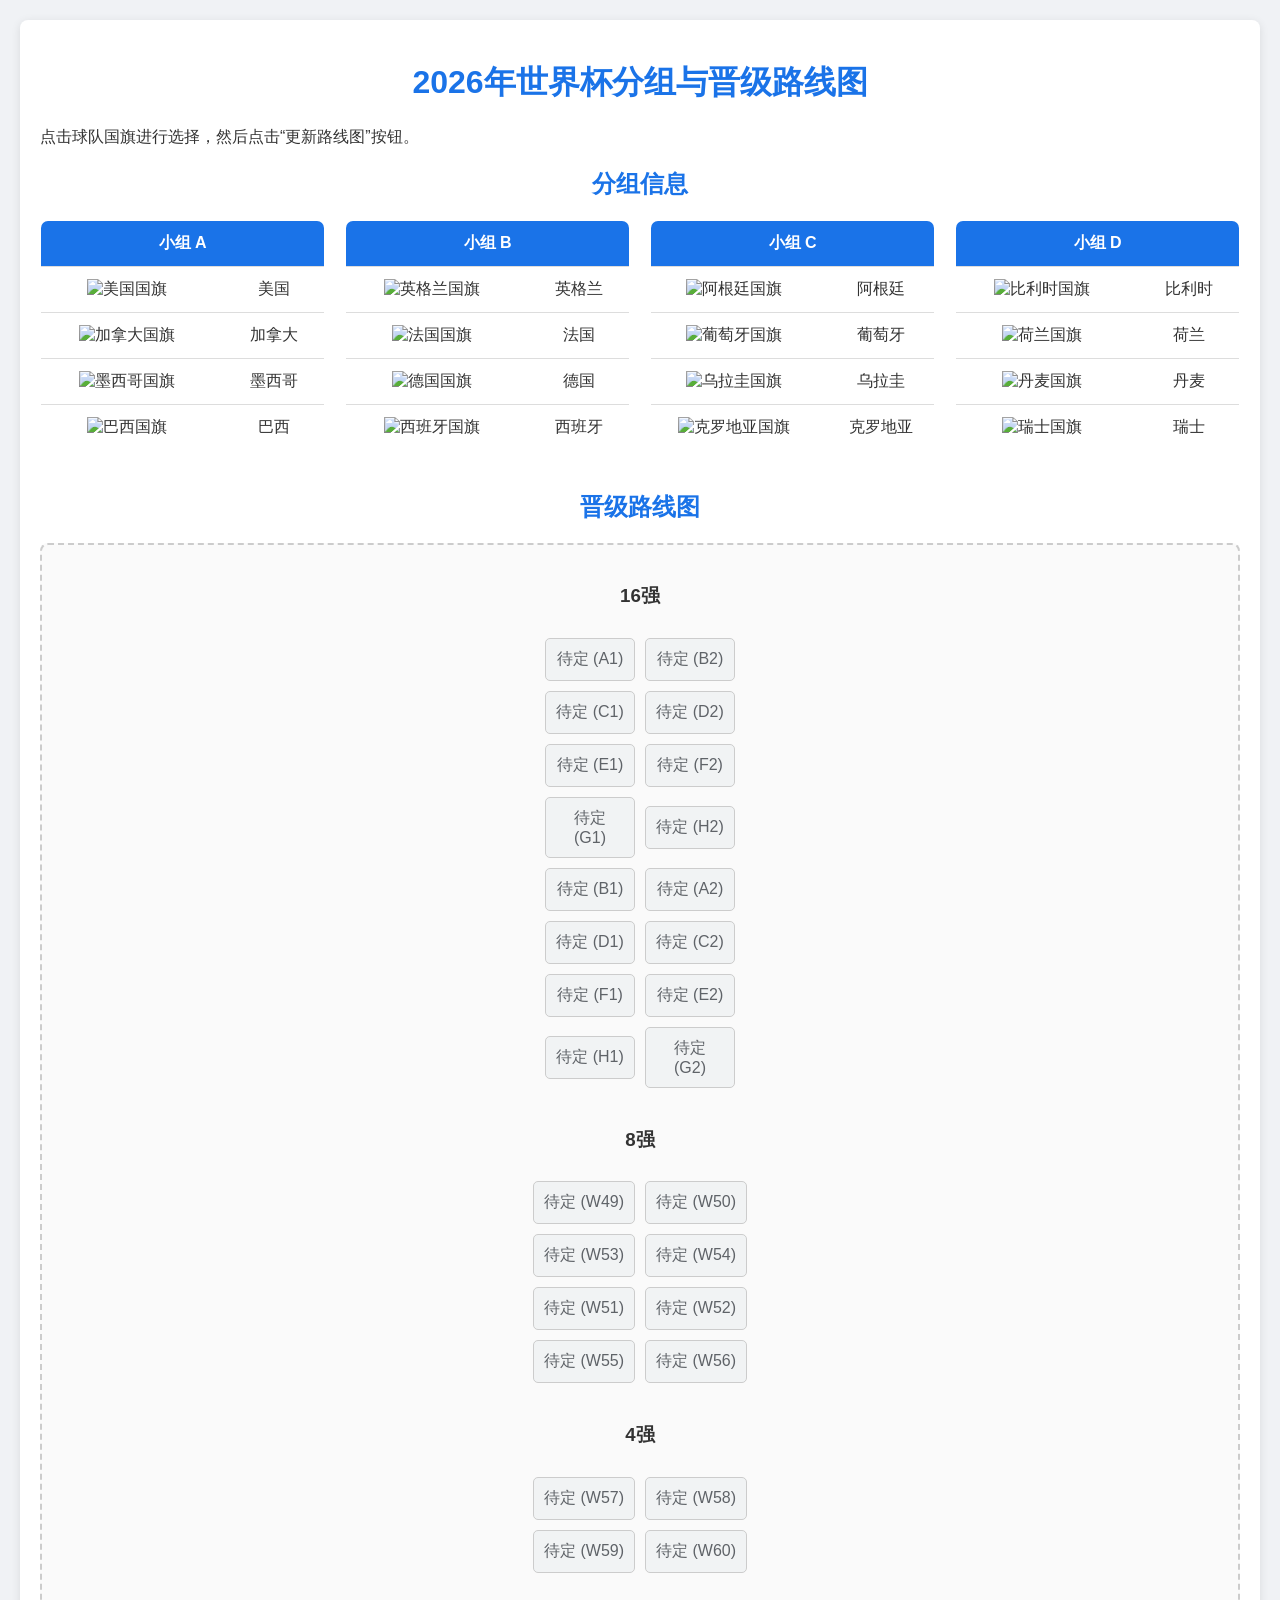
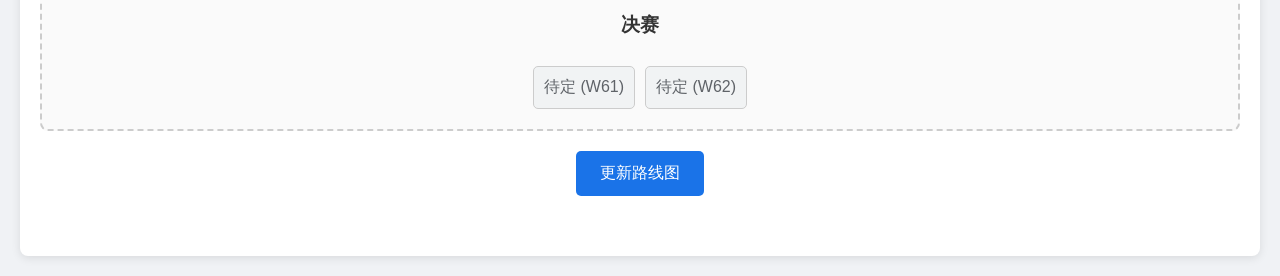
==== index.html @ 95a744f3 "Add files via upload" ====
<!DOCTYPE html>
<html lang="zh-CN">
<head>
    <meta charset="UTF-8">
    <meta name="viewport" content="width=device-width, initial-scale=1.0">
    <title>2026世界杯分组与晋级路线图</title>
    <link rel="stylesheet" href="style.css">
</head>
<body>

    <div class="container">
        <h1>2026年世界杯分组与晋级路线图</h1>
        <p>点击球队国旗进行选择，然后点击“更新路线图”按钮。</p>

        <!-- 分组信息区域 -->
        <div id="groups-section">
            <h2>分组信息</h2>
            <div id="groups-container">
                <!-- 分组表格将由 JavaScript 动态生成 -->
            </div>
        </div>

        <!-- 晋级路线图区域 -->
        <div id="bracket-section">
            <h2>晋级路线图</h2>
            <div id="bracket-container">
                <!-- 路线图将由 JavaScript 动态生成 -->
            </div>
            <button id="update-bracket-btn">更新路线图</button>
        </div>
    </div>

    <script src="script.js"></script>
</body>
</html>
---- style.css ----
/* style.css */
body {
    font-family: -apple-system, BlinkMacSystemFont, "Segoe UI", Roboto, "Helvetica Neue", Arial, sans-serif;
    background-color: #f0f2f5;
    color: #333;
    margin: 0;
    padding: 20px;
}

.container {
    max-width: 1200px;
    margin: 0 auto;
    background-color: #fff;
    padding: 20px;
    border-radius: 8px;
    box-shadow: 0 2px 10px rgba(0, 0, 0, 0.1);
}

h1, h2 {
    text-align: center;
    color: #1a73e8;
}

#groups-section, #bracket-section {
    margin-bottom: 40px;
}

#groups-container {
    display: grid;
    grid-template-columns: repeat(auto-fit, minmax(250px, 1fr));
    gap: 20px;
}

.group-table {
    width: 100%;
    border-collapse: collapse;
    border: 1px solid #ddd;
    border-radius: 8px;
    overflow: hidden;
}

.group-table th, .group-table td {
    padding: 12px;
    text-align: center;
    border-bottom: 1px solid #ddd;
}

.group-table th {
    background-color: #1a73e8;
    color: white;
    font-weight: bold;
}

.team-row {
    cursor: pointer;
    transition: background-color 0.2s;
}

.team-row:hover {
    background-color: #e8f0fe;
}

.team-row.selected {
    background-color: #d2e3fc;
    font-weight: bold;
}

.team-flag {
    width: 30px;
    height: 20px;
    vertical-align: middle;
    margin-right: 10px;
}

/* 路线图样式 */
#bracket-container {
    display: flex;
    flex-direction: column;
    align-items: center;
    gap: 20px;
    padding: 20px;
    border: 2px dashed #ccc;
    border-radius: 8px;
    background-color: #fafafa;
}

.bracket-stage {
    display: flex;
    flex-direction: column;
    align-items: center;
    gap: 10px;
}

.bracket-match {
    display: flex;
    align-items: center;
    gap: 10px;
    width: 100%;
    max-width: 300px;
}

.bracket-team {
    flex: 1;
    padding: 10px;
    border: 1px solid #ccc;
    border-radius: 5px;
    text-align: center;
    background-color: #fff;
    transition: all 0.2s;
}

.bracket-team .flag {
    width: 24px;
    height: 16px;
    vertical-align: middle;
    margin-right: 8px;
}

.bracket-team .name {
    font-weight: bold;
}

.bracket-team.empty {
    background-color: #f1f3f4;
    color: #5f6368;
}

#update-bracket-btn {
    display: block;
    margin: 20px auto 0;
    padding: 12px 24px;
    font-size: 16px;
    color: white;
    background-color: #1a73e8;
    border: none;
    border-radius: 5px;
    cursor: pointer;
    transition: background-color 0.2s;
}

#update-bracket-btn:hover {
    background-color: #1557b0;
}
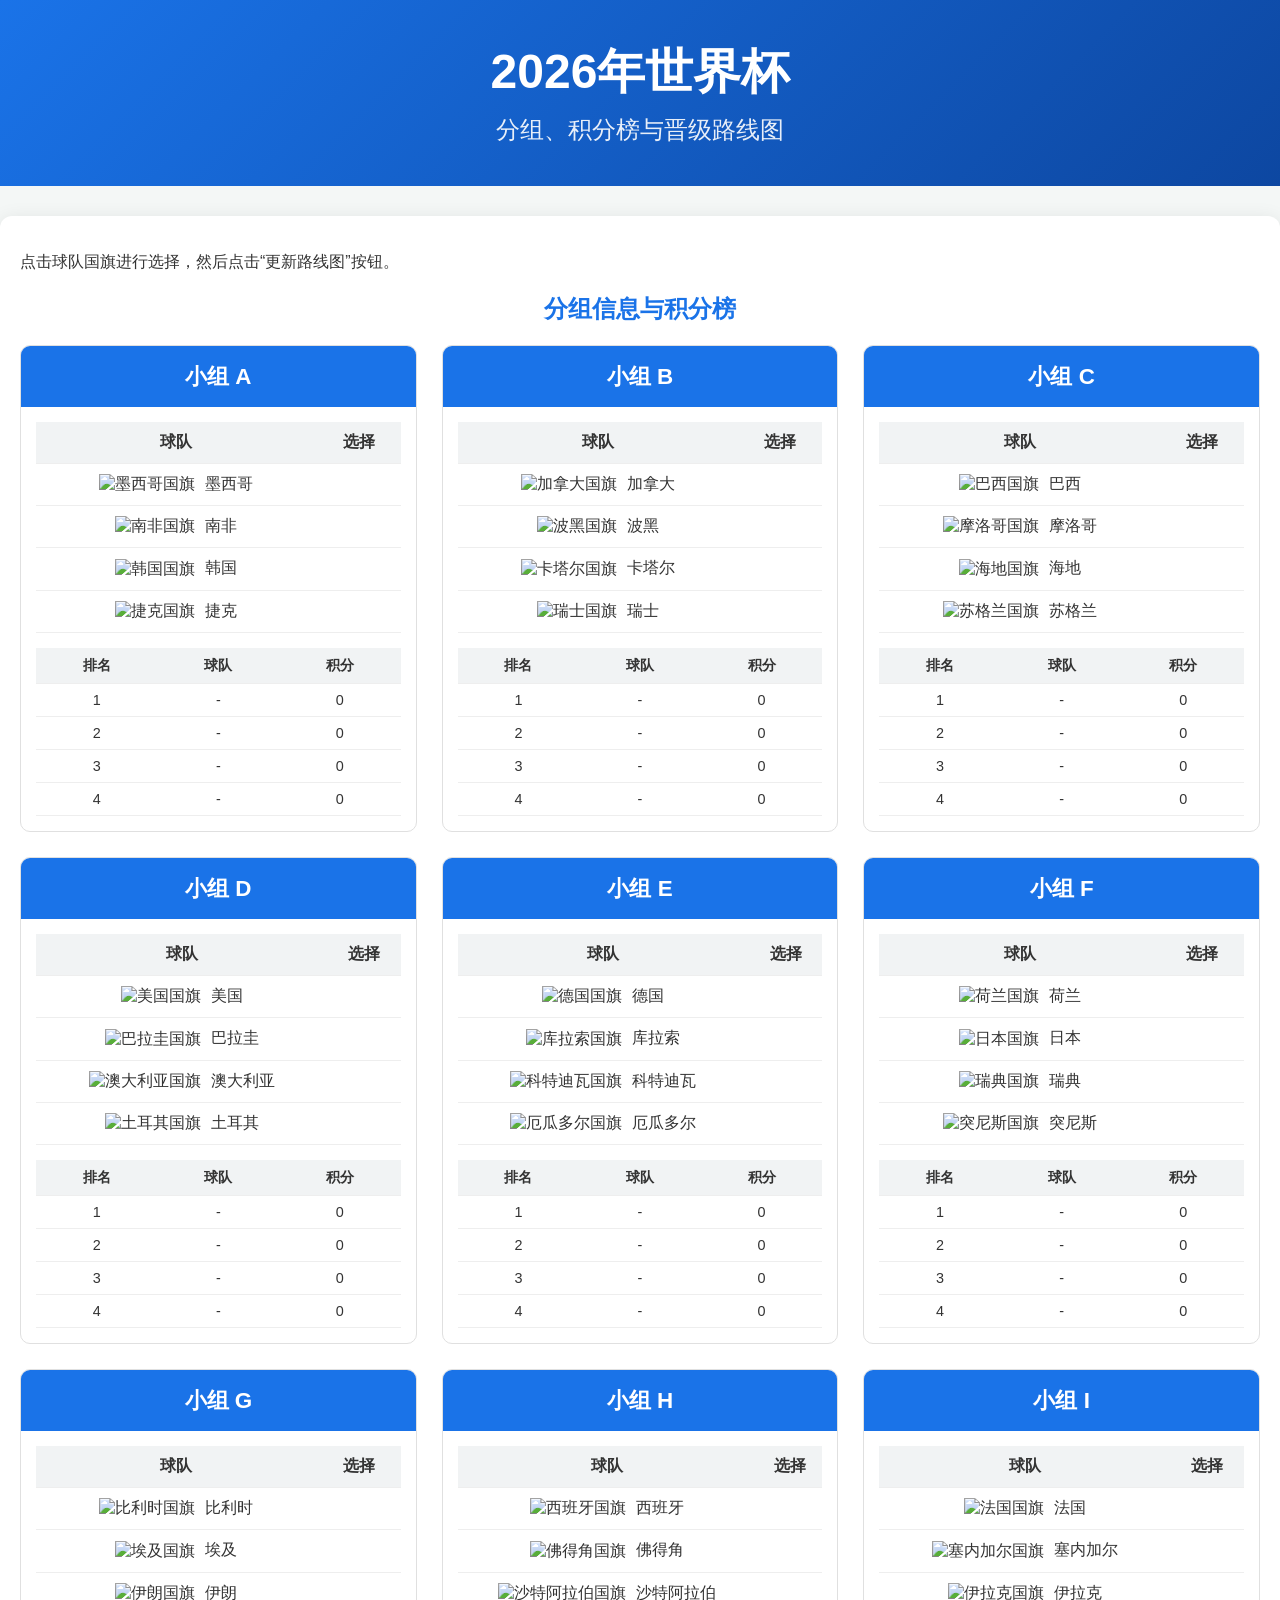
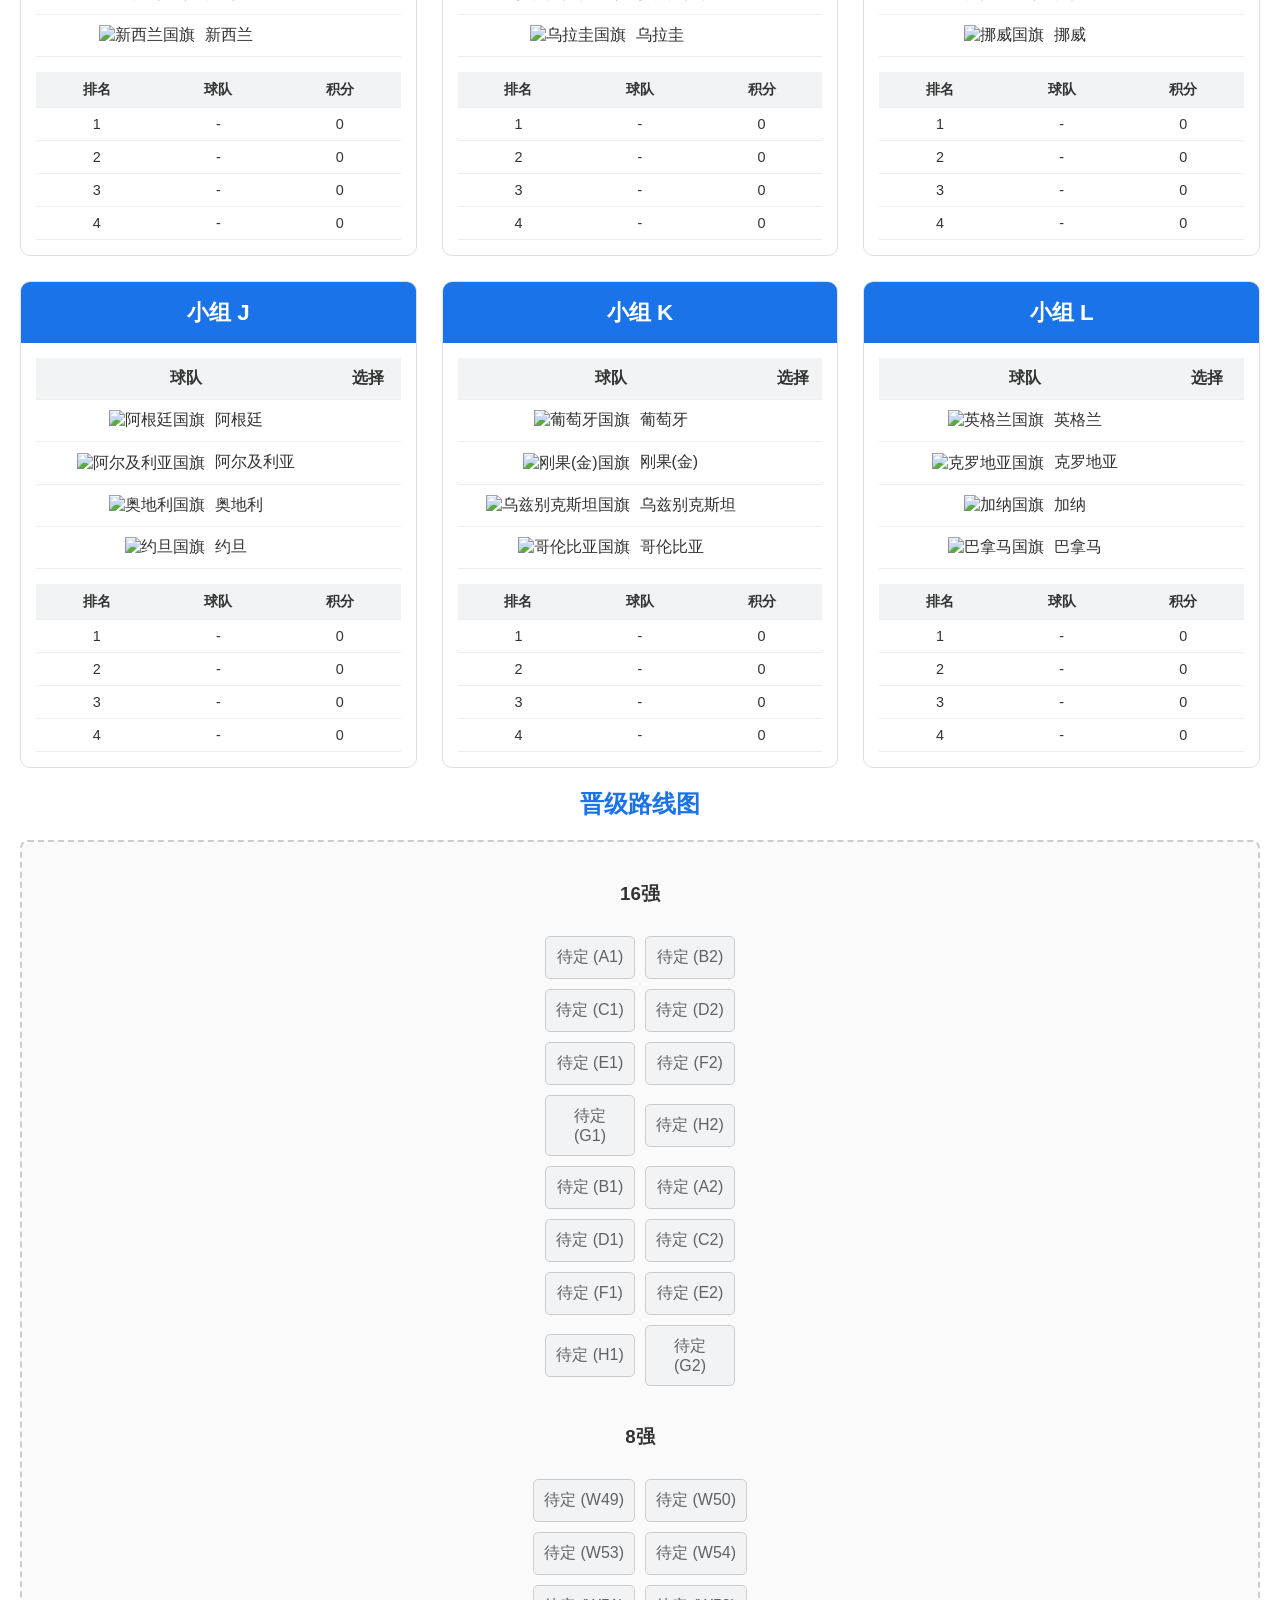
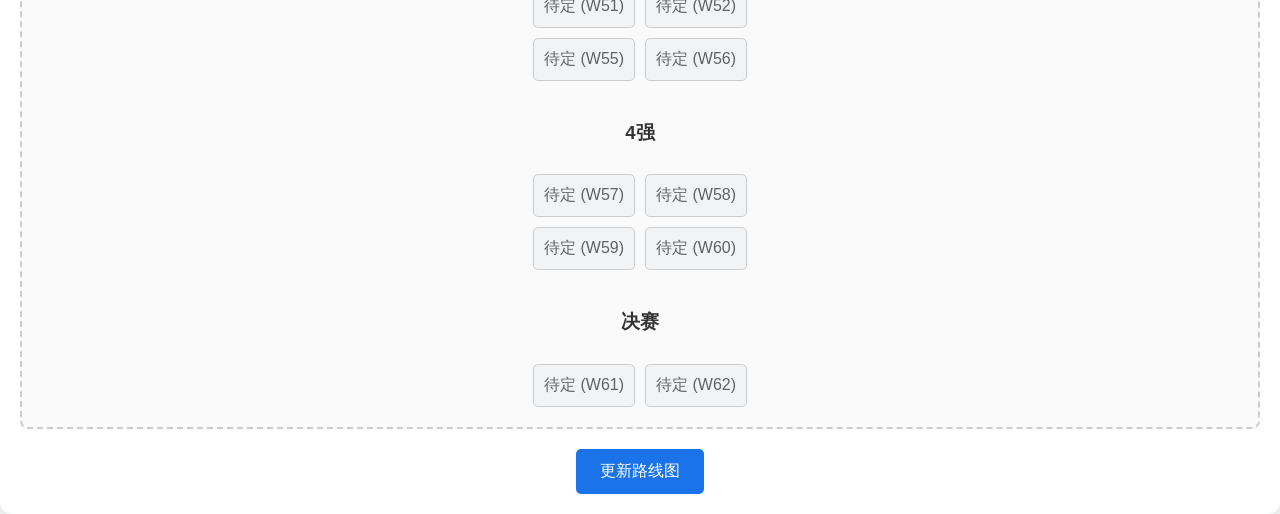
==== commit 9ea6a791: "Add files via upload" ====
--- a/index.html
+++ b/index.html
@@ -3,20 +3,24 @@
 <head>
     <meta charset="UTF-8">
     <meta name="viewport" content="width=device-width, initial-scale=1.0">
-    <title>2026世界杯分组与晋级路线图</title>
+    <title>2026世界杯分组、积分榜与晋级路线图</title>
     <link rel="stylesheet" href="style.css">
 </head>
 <body>
 
+    <header class="page-header">
+        <h1>2026年世界杯</h1>
+        <p>分组、积分榜与晋级路线图</p>
+    </header>
+
     <div class="container">
-        <h1>2026年世界杯分组与晋级路线图</h1>
         <p>点击球队国旗进行选择，然后点击“更新路线图”按钮。</p>
 
         <!-- 分组信息区域 -->
         <div id="groups-section">
-            <h2>分组信息</h2>
+            <h2>分组信息与积分榜</h2>
             <div id="groups-container">
-                <!-- 分组表格将由 JavaScript 动态生成 -->
+                <!-- 分组表格和积分榜将由 JavaScript 动态生成 -->
             </div>
         </div>
 
--- a/style.css
+++ b/style.css
@@ -1,53 +1,93 @@
 /* style.css */
 body {
     font-family: -apple-system, BlinkMacSystemFont, "Segoe UI", Roboto, "Helvetica Neue", Arial, sans-serif;
-    background-color: #f0f2f5;
+    background-color: #f4f7f6;
     color: #333;
     margin: 0;
+    padding: 0;
+}
+
+.page-header {
+    background: linear-gradient(135deg, #1a73e8, #0d47a1);
+    color: white;
+    text-align: center;
+    padding: 40px 20px;
+    margin-bottom: 30px;
+}
+
+.page-header h1 {
+    font-size: 3em;
+    margin: 0;
+    font-weight: 700;
+}
+
+.page-header p {
+    font-size: 1.5em;
+    margin: 10px 0 0;
+    opacity: 0.9;
+}
+
+.container {
+    max-width: 1400px;
+    margin: 0 auto;
     padding: 20px;
-}
-
-.container {
-    max-width: 1200px;
-    margin: 0 auto;
     background-color: #fff;
-    padding: 20px;
-    border-radius: 8px;
-    box-shadow: 0 2px 10px rgba(0, 0, 0, 0.1);
-}
-
-h1, h2 {
+    border-radius: 12px;
+    box-shadow: 0 4px 20px rgba(0, 0, 0, 0.1);
+}
+
+h2 {
     text-align: center;
     color: #1a73e8;
-}
-
-#groups-section, #bracket-section {
-    margin-bottom: 40px;
+    margin-bottom: 20px;
 }
 
 #groups-container {
     display: grid;
-    grid-template-columns: repeat(auto-fit, minmax(250px, 1fr));
-    gap: 20px;
+    grid-template-columns: repeat(auto-fit, minmax(300px, 1fr));
+    gap: 25px;
+}
+
+.group-card {
+    border: 1px solid #e0e0e0;
+    border-radius: 10px;
+    overflow: hidden;
+    background-color: #fff;
+    transition: transform 0.3s, box-shadow 0.3s;
+}
+
+.group-card:hover {
+    transform: translateY(-5px);
+    box-shadow: 0 8px 25px rgba(0, 0, 0, 0.1);
+}
+
+.group-header {
+    background-color: #1a73e8;
+    color: white;
+    padding: 15px;
+    font-size: 1.4em;
+    font-weight: bold;
+    text-align: center;
+}
+
+.group-content {
+    padding: 15px;
 }
 
 .group-table {
     width: 100%;
     border-collapse: collapse;
-    border: 1px solid #ddd;
-    border-radius: 8px;
-    overflow: hidden;
+    margin-bottom: 15px;
 }
 
 .group-table th, .group-table td {
-    padding: 12px;
-    text-align: center;
-    border-bottom: 1px solid #ddd;
+    padding: 10px;
+    text-align: center;
+    border-bottom: 1px solid #eee;
 }
 
 .group-table th {
-    background-color: #1a73e8;
-    color: white;
+    background-color: #f1f3f4;
     font-weight: bold;
 }
 
@@ -71,6 +111,35 @@
     vertical-align: middle;
     margin-right: 10px;
 }
+
+/* 积分榜样式 */
+.standings-table {
+    width: 100%;
+    border-collapse: collapse;
+    font-size: 0.9em;
+}
+
+.standings-table th, .standings-table td {
+    padding: 8px;
+    text-align: center;
+    border-bottom: 1px solid #eee;
+}
+
+.standings-table th {
+    background-color: #f1f3f4;
+    font-weight: bold;
+}
+
+.standings-table .rank-1 {
+    background-color: #fff9c4; /* 金色 */
+}
+.standings-table .rank-2 {
+    background-color: #e0e0e0; /* 银色 */
+}
+.standings-table .rank-3 {
+    background-color: #bcaaa4; /* 铜色 */
+}
+
 
 /* 路线图样式 */
 #bracket-container {
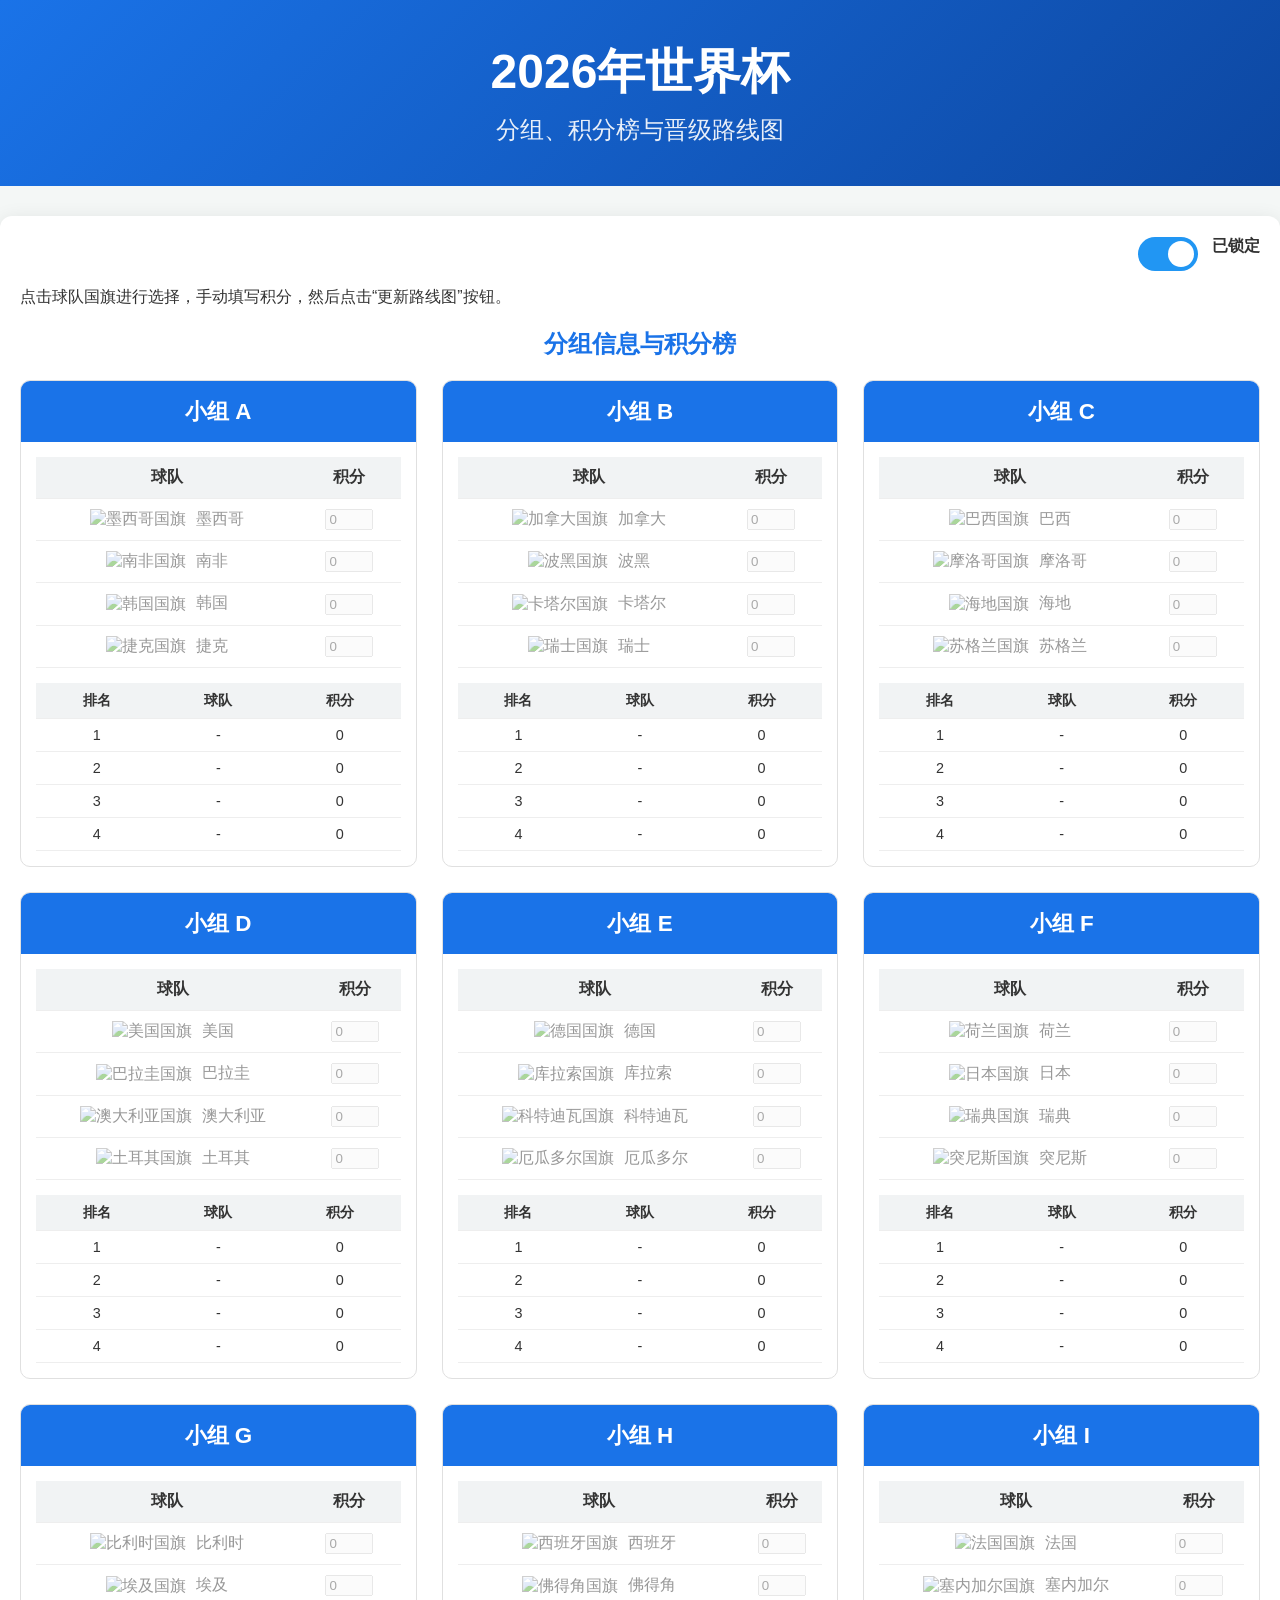
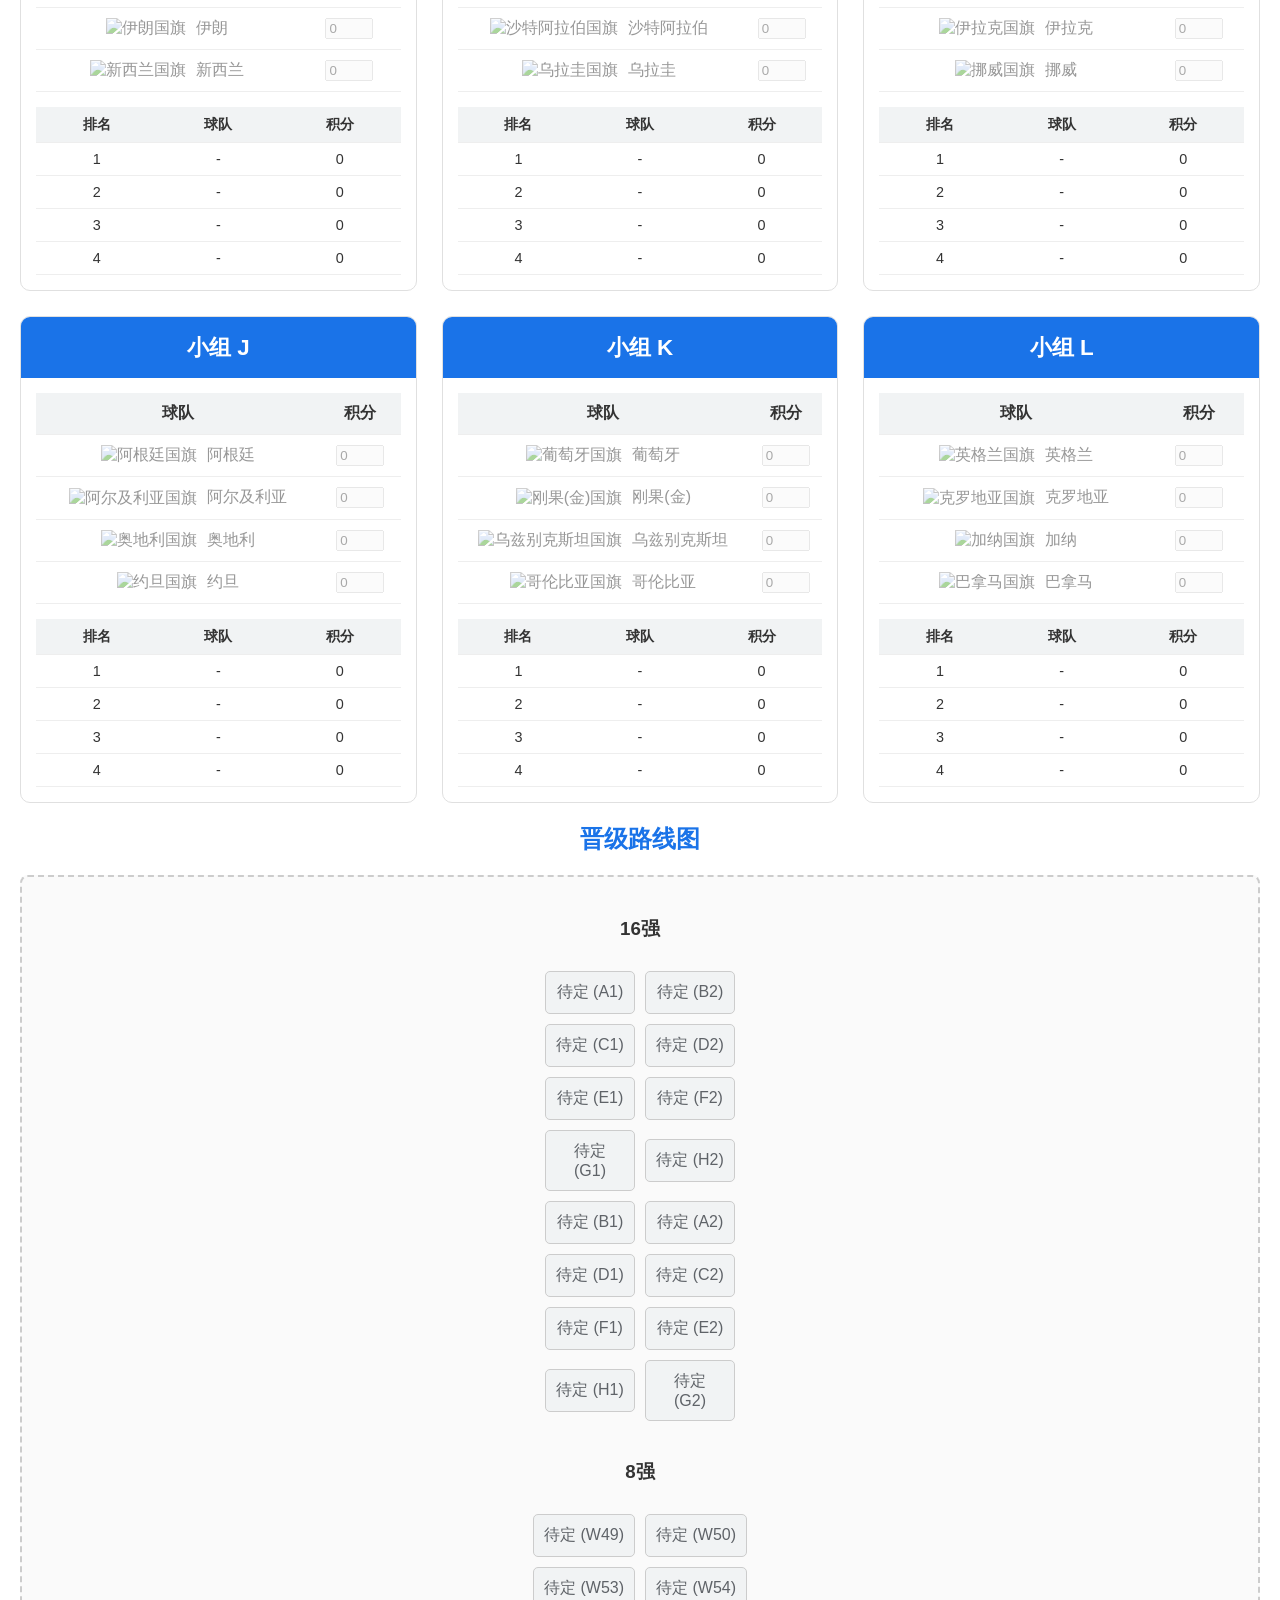
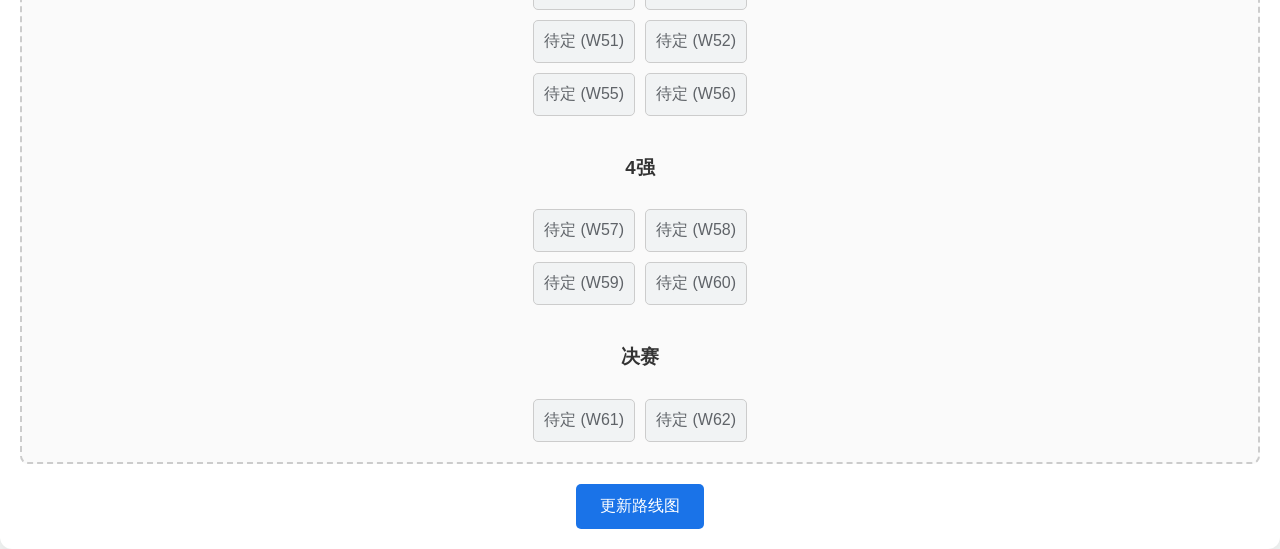
==== commit 2a839b4b: "Add files via upload" ====
--- a/index.html
+++ b/index.html
@@ -14,7 +14,14 @@
     </header>
 
     <div class="container">
-        <p>点击球队国旗进行选择，然后点击“更新路线图”按钮。</p>
+        <div class="controls">
+            <label class="switch">
+                <input type="checkbox" id="lock-switch">
+                <span class="slider"></span>
+            </label>
+            <span id="lock-status">已锁定</span>
+        </div>
+        <p>点击球队国旗进行选择，手动填写积分，然后点击“更新路线图”按钮。</p>
 
         <!-- 分组信息区域 -->
         <div id="groups-section">
--- a/style.css
+++ b/style.css
@@ -36,6 +36,62 @@
     box-shadow: 0 4px 20px rgba(0, 0, 0, 0.1);
 }
 
+.controls {
+    text-align: right;
+    margin-bottom: 15px;
+}
+
+#lock-status {
+    margin-left: 10px;
+    font-weight: bold;
+}
+
+/* Switch toggle for lock */
+.switch {
+    position: relative;
+    display: inline-block;
+    width: 60px;
+    height: 34px;
+}
+
+.switch input {
+    opacity: 0;
+    width: 0;
+    height: 0;
+}
+
+.slider {
+    position: absolute;
+    cursor: pointer;
+    top: 0;
+    left: 0;
+    right: 0;
+    bottom: 0;
+    background-color: #ccc;
+    transition: .4s;
+    border-radius: 34px;
+}
+
+.slider:before {
+    position: absolute;
+    content: "";
+    height: 26px;
+    width: 26px;
+    left: 4px;
+    bottom: 4px;
+    background-color: white;
+    transition: .4s;
+    border-radius: 50%;
+}
+
+input:checked + .slider {
+    background-color: #2196F3;
+}
+
+input:checked + .slider:before {
+    transform: translateX(26px);
+}
+
 h2 {
     text-align: center;
     color: #1a73e8;
@@ -110,6 +166,15 @@
     height: 20px;
     vertical-align: middle;
     margin-right: 10px;
+}
+
+积分输入框 {
+    width: 40px;
+    padding: 5px;
+    text-align: center;
+    border: 1px solid #ccc;
+    border-radius: 4px;
+    margin-left: 10px;
 }
 
 /* 积分榜样式 */
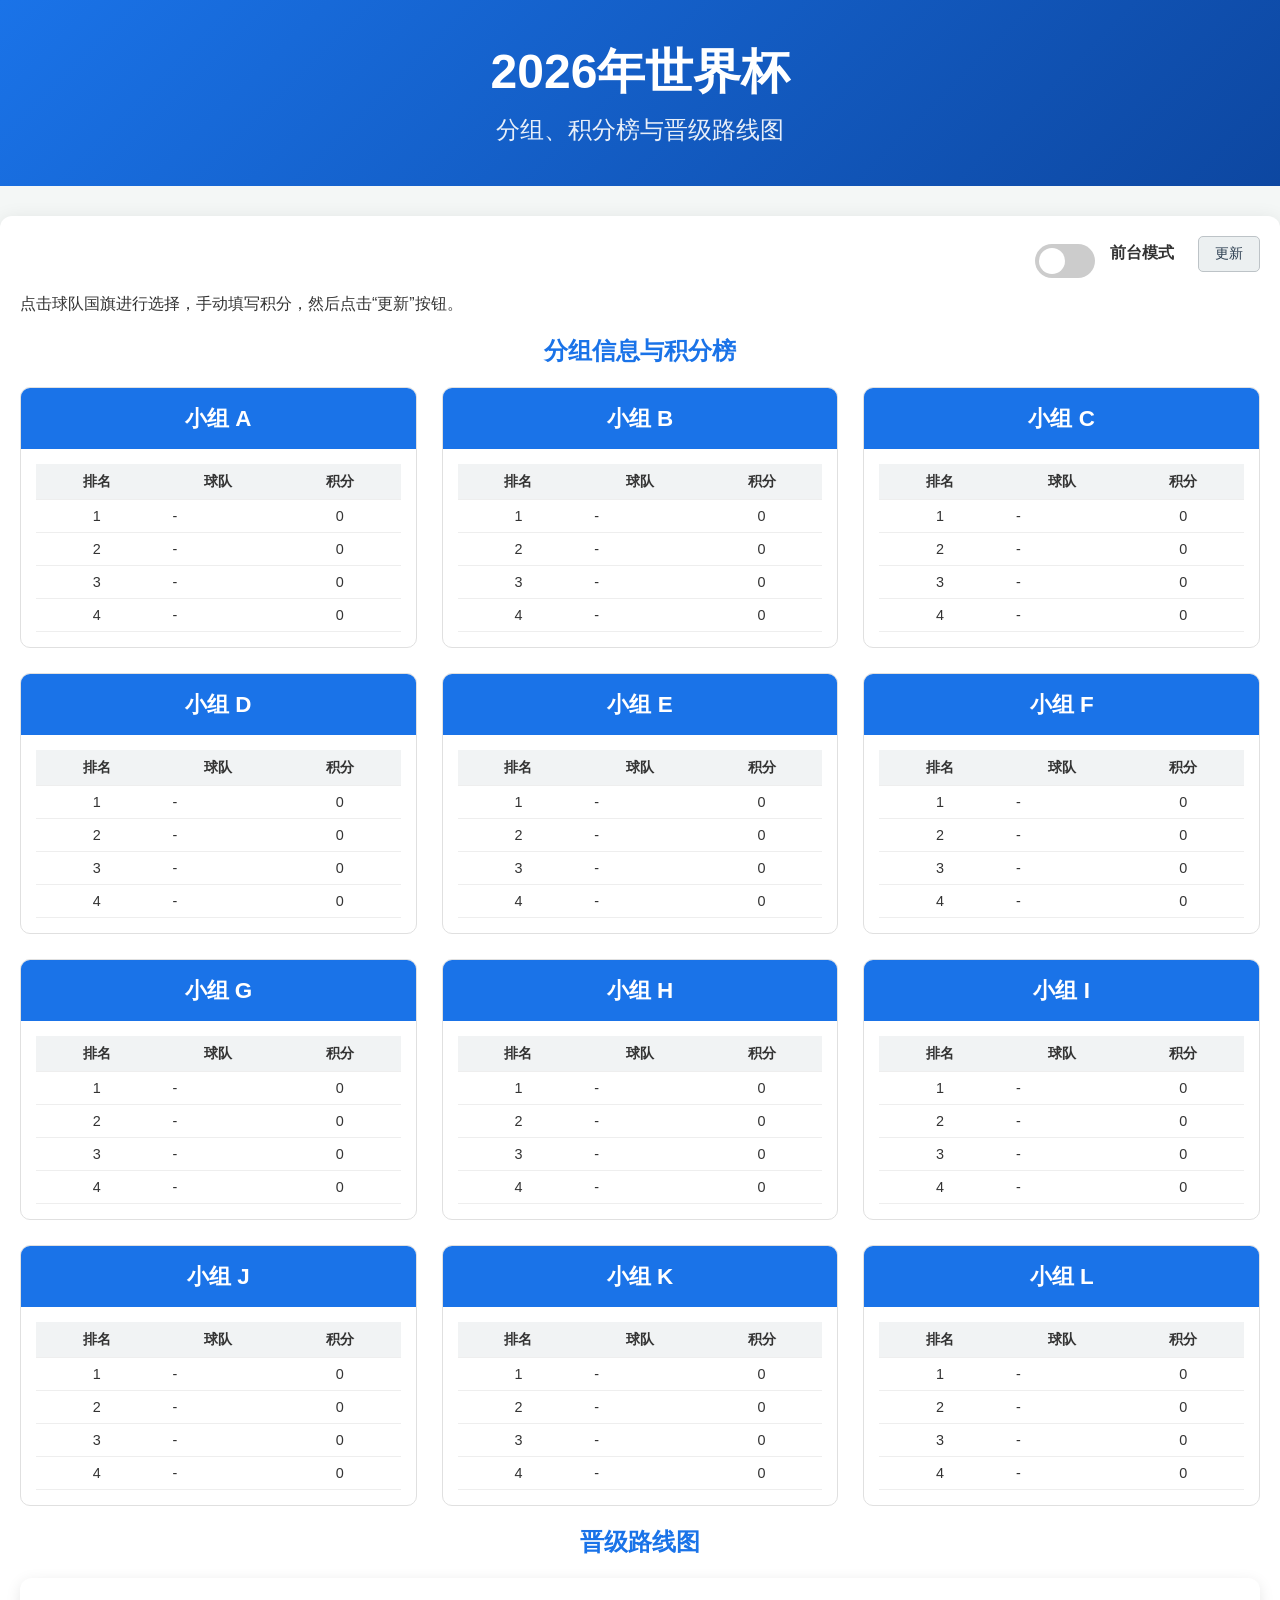
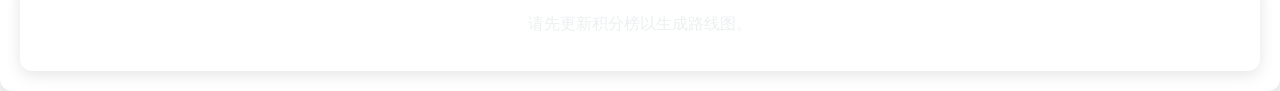
==== commit 1b3cb964: "Add files via upload" ====
--- a/index.html
+++ b/index.html
@@ -3,7 +3,7 @@
 <head>
     <meta charset="UTF-8">
     <meta name="viewport" content="width=device-width, initial-scale=1.0">
-    <title>2026世界杯分组、积分榜与晋级路线图</title>
+    <title>2026年世界杯分组、积分榜与晋级路线图</title>
     <link rel="stylesheet" href="style.css">
 </head>
 <body>
@@ -16,12 +16,13 @@
     <div class="container">
         <div class="controls">
             <label class="switch">
-                <input type="checkbox" id="lock-switch">
+                <input type="checkbox" id="backend-switch">
                 <span class="slider"></span>
             </label>
-            <span id="lock-status">已锁定</span>
+            <span id="backend-status">前台模式</span>
+            <button id="update-bracket-btn">更新</button>
         </div>
-        <p>点击球队国旗进行选择，手动填写积分，然后点击“更新路线图”按钮。</p>
+        <p>点击球队国旗进行选择，手动填写积分，然后点击“更新”按钮。</p>
 
         <!-- 分组信息区域 -->
         <div id="groups-section">
@@ -32,13 +33,18 @@
         </div>
 
         <!-- 晋级路线图区域 -->
-        <div id="bracket-section">
-            <h2>晋级路线图</h2>
-            <div id="bracket-container">
-                <!-- 路线图将由 JavaScript 动态生成 -->
-            </div>
-            <button id="update-bracket-btn">更新路线图</button>
-        </div>
+        <!-- index.html -->
+<!-- ... (其他部分保持不变) ... -->
+
+<!-- 晋级路线图区域 -->
+<div id="bracket-section">
+    <h2>晋级路线图</h2>
+    <div id="bracket-container">
+        <!-- 路线图将由 JavaScript 动态生成 -->
+    </div>
+</div>
+
+<!-- ... (其他部分保持不变) ... -->
     </div>
 
     <script src="script.js"></script>
--- a/style.css
+++ b/style.css
@@ -41,12 +41,12 @@
     margin-bottom: 15px;
 }
 
-#lock-status {
+#backend-status {
     margin-left: 10px;
     font-weight: bold;
 }
 
-/* Switch toggle for lock */
+/* Switch toggle for backend */
 .switch {
     position: relative;
     display: inline-block;
@@ -130,45 +130,46 @@
     padding: 15px;
 }
 
-.group-table {
+.backend-table {
     width: 100%;
     border-collapse: collapse;
     margin-bottom: 15px;
-}
-
-.group-table th, .group-table td {
+    border: 1px solid #ccc;
+}
+
+.backend-table th, .backend-table td {
     padding: 10px;
     text-align: center;
     border-bottom: 1px solid #eee;
 }
 
-.group-table th {
+.backend-table th {
     background-color: #f1f3f4;
     font-weight: bold;
 }
 
-.team-row {
+.backend-table .team-row {
     cursor: pointer;
     transition: background-color 0.2s;
 }
 
-.team-row:hover {
+.backend-table .team-row:hover {
     background-color: #e8f0fe;
 }
 
-.team-row.selected {
+.backend-table .team-row.selected {
     background-color: #d2e3fc;
     font-weight: bold;
 }
 
-.team-flag {
+.backend-table .team-flag {
     width: 30px;
     height: 20px;
     vertical-align: middle;
     margin-right: 10px;
 }
 
-积分输入框 {
+.backend-table .points-input {
     width: 40px;
     padding: 5px;
     text-align: center;
@@ -177,11 +178,11 @@
     margin-left: 10px;
 }
 
-/* 积分榜样式 */
 .standings-table {
     width: 100%;
     border-collapse: collapse;
     font-size: 0.9em;
+    background-color: #fff;
 }
 
 .standings-table th, .standings-table td {
@@ -195,83 +196,132 @@
     font-weight: bold;
 }
 
-.standings-table .rank-1 {
-    background-color: #fff9c4; /* 金色 */
-}
-.standings-table .rank-2 {
-    background-color: #e0e0e0; /* 银色 */
-}
-.standings-table .rank-3 {
-    background-color: #bcaaa4; /* 铜色 */
-}
-
-
-/* 路线图样式 */
-#bracket-container {
-    display: flex;
-    flex-direction: column;
-    align-items: center;
-    gap: 20px;
-    padding: 20px;
-    border: 2px dashed #ccc;
-    border-radius: 8px;
-    background-color: #fafafa;
-}
-
-.bracket-stage {
-    display: flex;
-    flex-direction: column;
-    align-items: center;
-    gap: 10px;
-}
-
-.bracket-match {
-    display: flex;
-    align-items: center;
-    gap: 10px;
-    width: 100%;
-    max-width: 300px;
-}
-
-.bracket-team {
-    flex: 1;
-    padding: 10px;
-    border: 1px solid #ccc;
-    border-radius: 5px;
-    text-align: center;
-    background-color: #fff;
-    transition: all 0.2s;
-}
-
-.bracket-team .flag {
+.standings-table td:first-child {
+    background-color: transparent;
+}
+
+.standings-table td:nth-child(2) {
+    text-align: left;
+    padding-left: 15px;
+}
+
+.standings-table td:nth-child(2) .flag {
     width: 24px;
     height: 16px;
     vertical-align: middle;
     margin-right: 8px;
 }
 
-.bracket-team .name {
-    font-weight: bold;
-}
-
-.bracket-team.empty {
-    background-color: #f1f3f4;
-    color: #5f6368;
-}
-
+.standings-table td:nth-child(2) .name {
+    font-weight: bold;
+    vertical-align: middle;
+}
+
+.standings-table td:last-child {
+    text-align: center;
+}
+
+.standings-table .rank-input {
+    width: 30px;
+    padding: 3px;
+    text-align: center;
+    border: 1px solid #ccc;
+    border-radius: 4px;
+}
+
+/* --- 新增：淘汰赛路线图样式 --- */
+#bracket-container {
+    display: flex;
+    flex-direction: column;
+    align-items: center;
+    gap: 20px;
+    padding: 20px;
+    background-color: #2c3e50;
+    border-radius: 12px;
+    color: #ecf0f1;
+    font-family: 'Helvetica Neue', Arial, sans-serif;
+}
+
+/* style.css */
+/* ... (其他样式保持不变) ... */
+
+/* --- 修改：淘汰赛路线图样式 --- */
+#bracket-container {
+    display: flex;
+    flex-direction: column;
+    align-items: center;
+    gap: 20px;
+    padding: 20px;
+    background-color: #fff;
+    border-radius: 12px;
+    box-shadow: 0 4px 15px rgba(0, 0, 0, 0.1);
+}
+
+.bracket-stage {
+    display: flex;
+    flex-direction: column;
+    align-items: center;
+    gap: 15px;
+    width: 100%;
+}
+
+.bracket-match {
+    display: flex;
+    flex-direction: column;
+    align-items: center;
+    gap: 5px;
+    width: 100%;
+}
+
+.bracket-team {
+    display: flex;
+    flex-direction: column;
+    align-items: center;
+    gap: 5px;
+    width: 100%;
+}
+
+.team-info {
+    display: flex;
+    align-items: center;
+    gap: 8px;
+}
+
+.team-info .flag {
+    width: 30px;
+    height: 20px;
+}
+
+.team-info .name {
+    font-size: 1.1em;
+    font-weight: bold;
+}
+
+.score {
+    font-size: 1.5em;
+    font-weight: bold;
+    color: #bdc3c7;
+}
+
+.penalty {
+    font-size: 1.2em;
+    color: #95a5a6;
+}
+
+/* --- 修改：更新按钮样式 --- */
 #update-bracket-btn {
-    display: block;
-    margin: 20px auto 0;
-    padding: 12px 24px;
-    font-size: 16px;
-    color: white;
-    background-color: #1a73e8;
-    border: none;
+    display: inline-block;
+    margin-left: 20px;
+    padding: 8px 16px;
+    font-size: 14px;
+    color: #2c3e50;
+    background-color: #ecf0f1;
+    border: 1px solid #bdc3c7;
     border-radius: 5px;
     cursor: pointer;
     transition: background-color 0.2s;
 }
 
 #update-bracket-btn:hover {
-    background-color: #1557b0;
+    background-color: #d5dbdb;
 }
